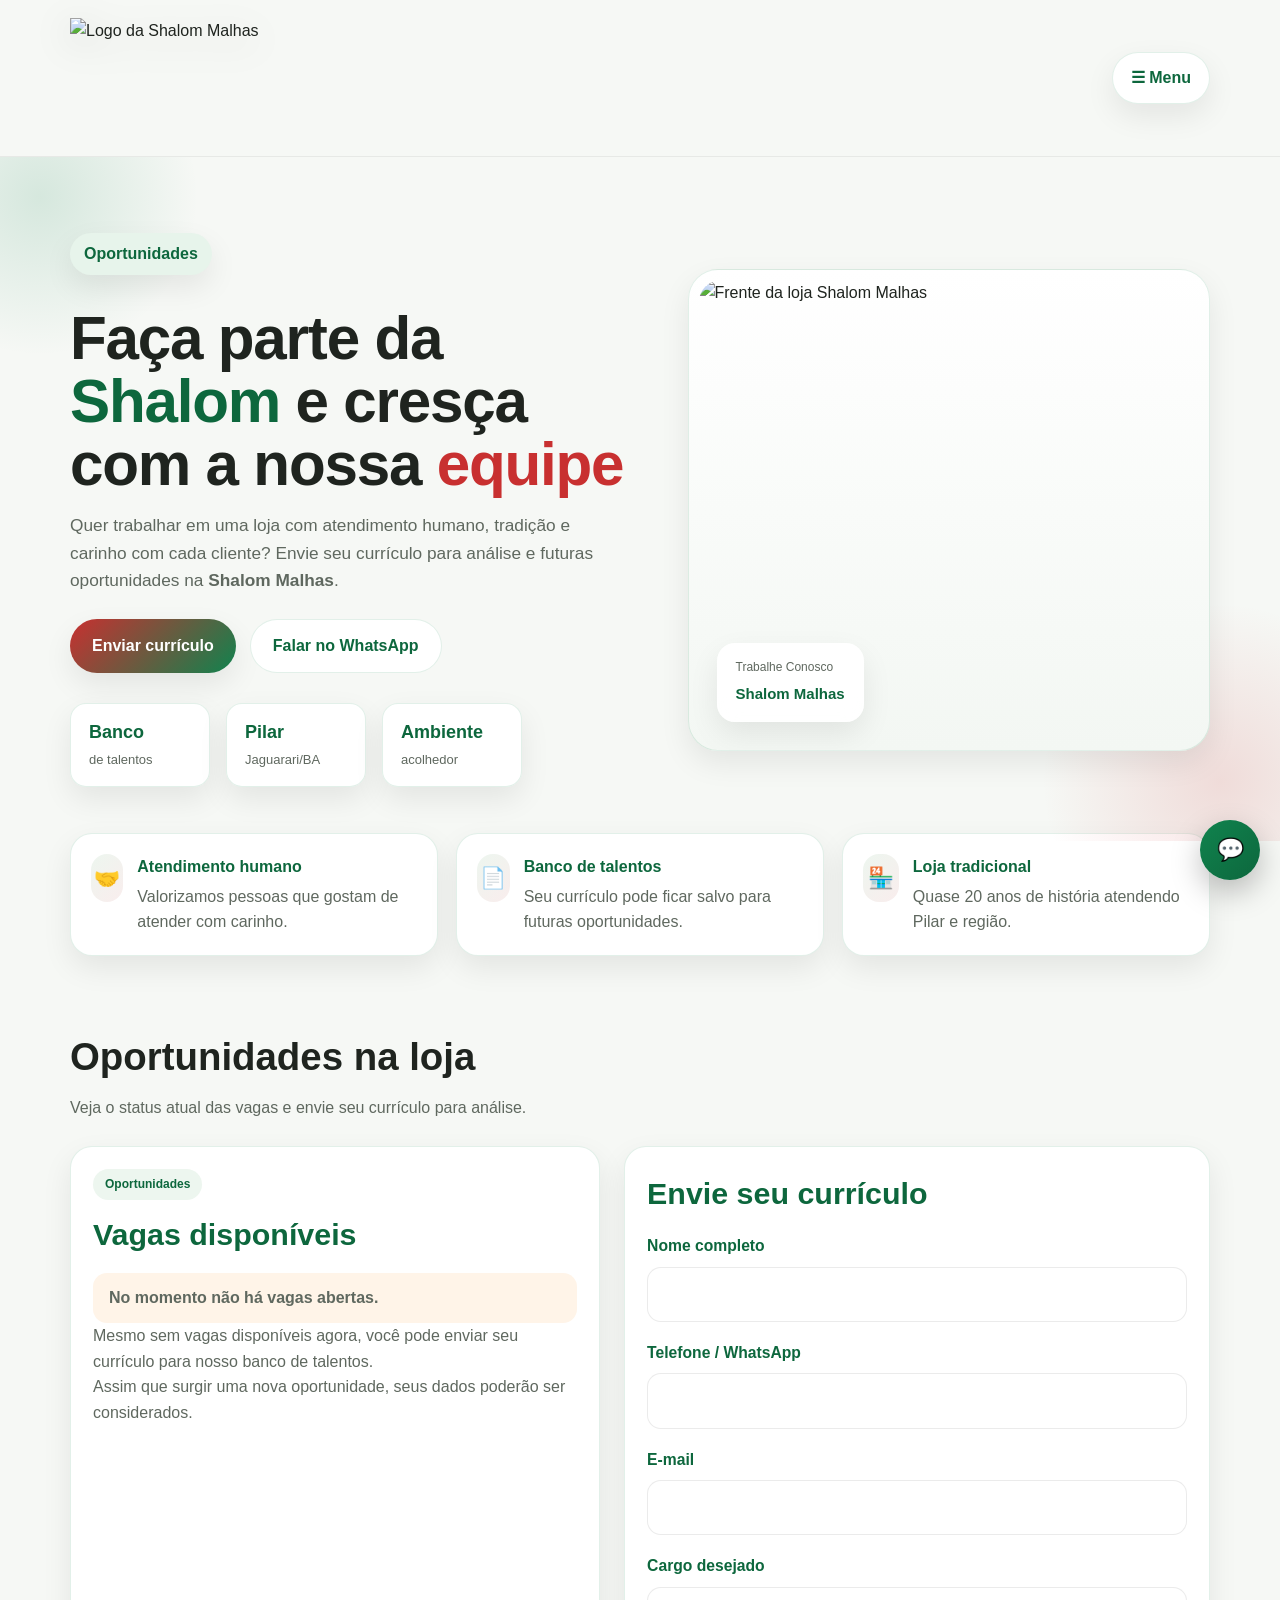
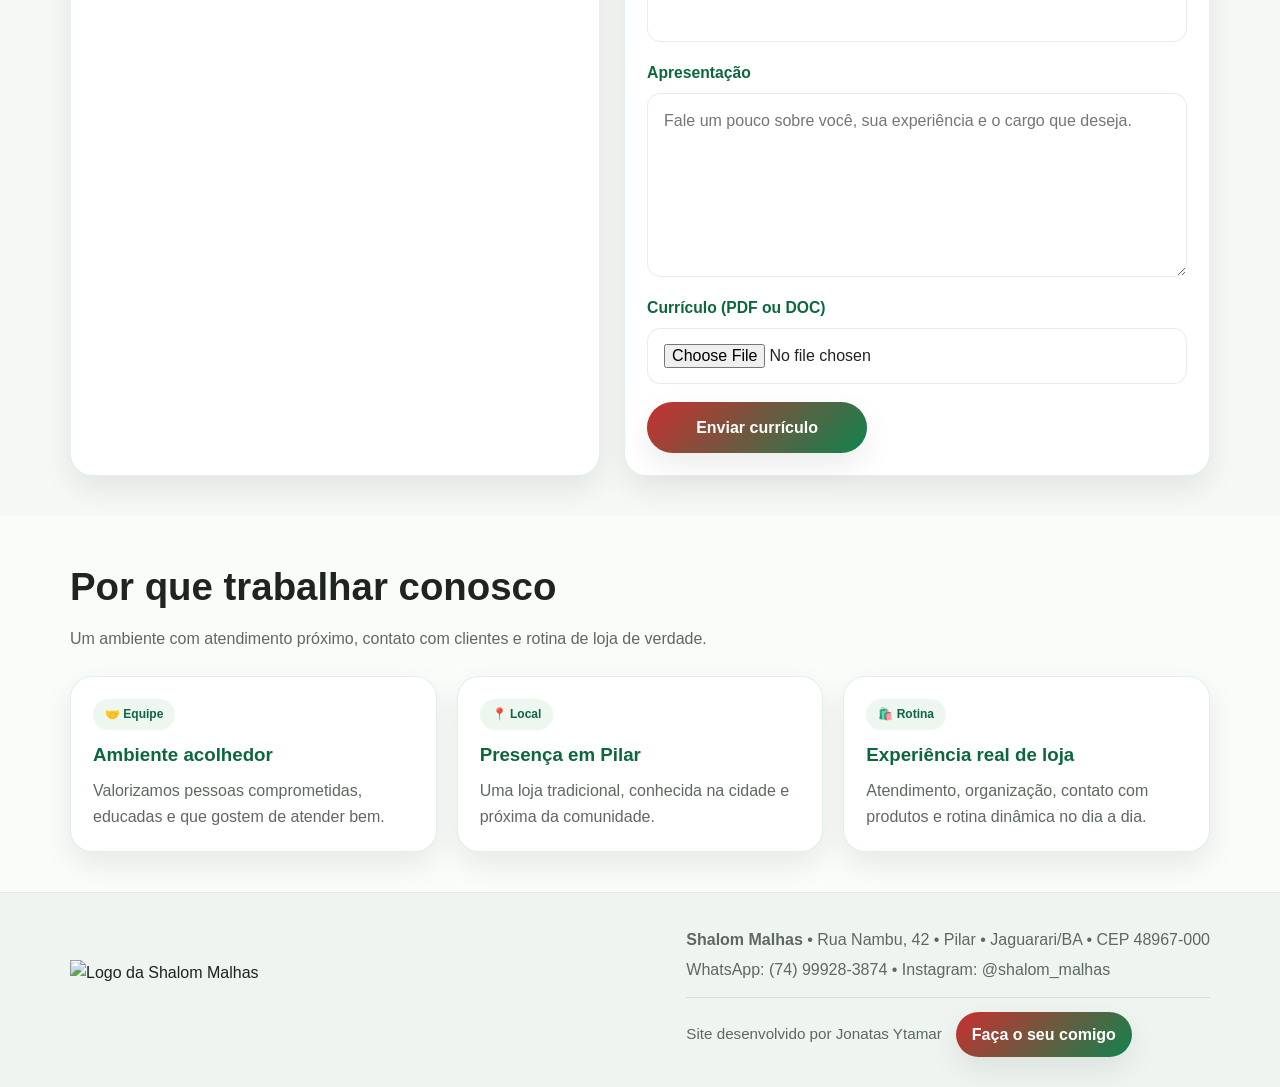
==== trabalhe-conosco.html @ 5d05e3b4 "Add files via upload" ====
<!DOCTYPE html>
<html lang="pt-BR">
  <head>
    <meta charset="UTF-8" />
    <meta name="viewport" content="width=device-width, initial-scale=1.0" />
    <title>Trabalhe Conosco | Shalom Malhas</title>
    <meta
      name="description"
      content="Envie seu currículo para a Shalom Malhas em Pilar - Jaguarari/BA e acompanhe oportunidades de trabalho na loja."
    />
    <link rel="icon" href="imagens/logo_favicon.png" />
    <link rel="stylesheet" href="style.css" />
  </head>

  <body class="vagas-fechadas">
    <header class="topo">
      <div class="container nav">
        <a href="index.html#inicio" class="marca-site">
          <img
            src="imagens/logo_horizontal.png"
            alt="Logo da Shalom Malhas"
            class="logo-topo"
          />
        </a>

        <input type="checkbox" id="menu-toggle" class="menu-toggle" />

        <label for="menu-toggle" class="botao-menu">☰ Menu</label>

        <div class="menu-painel">
          <nav class="menu">
            <a href="index.html#inicio">Início</a>
            <a href="index.html#categorias">Categorias</a>
            <a href="index.html#marcas">Marcas</a>
            <a href="index.html#produtos">Produtos</a>
            <a href="index.html#proprietaria">Proprietária</a>
            <a href="index.html#instagram">Instagram</a>
            <a href="trabalhe-conosco.html">Trabalhe Conosco</a>
            <a href="index.html#contato">Contato</a>
          </nav>

          <div class="acoes-topo">
            <a
              href="https://www.instagram.com/shalom_malhas/"
              target="_blank"
              class="botao botao-instagram"
            >
              Instagram
            </a>

            <a
              href="https://wa.me/5574999283874?text=Olá!%20Gostaria%20de%20falar%20com%20a%20Shalom%20Malhas."
              target="_blank"
              class="botao botao-principal"
            >
              WhatsApp
            </a>
          </div>
        </div>
      </div>
    </header>

    <main>
      <section class="hero hero-premium hero-trabalhe">
        <div class="container hero-grid">
          <div class="hero-texto">
            <span class="selo">Oportunidades</span>

            <h1>
              Faça parte da
              <span class="texto-verde">Shalom</span>
              e cresça com a nossa
              <span class="texto-vermelho">equipe</span>
            </h1>

            <p>
              Quer trabalhar em uma loja com atendimento humano, tradição e
              carinho com cada cliente? Envie seu currículo para análise e
              futuras oportunidades na <strong>Shalom Malhas</strong>.
            </p>

            <div class="hero-botoes">
              <a href="#formulario-curriculo" class="botao botao-principal">
                Enviar currículo
              </a>

              <a
                href="https://wa.me/5574999283874?text=Olá!%20Gostaria%20de%20falar%20sobre%20trabalhar%20na%20Shalom%20Malhas."
                target="_blank"
                class="botao botao-secundario"
              >
                Falar no WhatsApp
              </a>
            </div>

            <div class="hero-numeros">
              <div class="numero-card">
                <strong>Banco</strong>
                <span>de talentos</span>
              </div>

              <div class="numero-card">
                <strong>Pilar</strong>
                <span>Jaguarari/BA</span>
              </div>

              <div class="numero-card">
                <strong>Ambiente</strong>
                <span>acolhedor</span>
              </div>
            </div>
          </div>

          <div class="hero-imagem-card hero-imagem-card-premium">
            <img
              src="imagens/frente-loja.png"
              alt="Frente da loja Shalom Malhas"
              class="hero-imagem"
            />

            <div class="hero-selo-loja">
              <span>Trabalhe Conosco</span>
              <strong>Shalom Malhas</strong>
            </div>
          </div>
        </div>
      </section>

      <section class="faixa-novidades">
        <div class="container faixa-novidades-grid">
          <div class="faixa-item">
            <span class="faixa-icone">🤝</span>
            <div>
              <strong>Atendimento humano</strong>
              <p>Valorizamos pessoas que gostam de atender com carinho.</p>
            </div>
          </div>

          <div class="faixa-item">
            <span class="faixa-icone">📄</span>
            <div>
              <strong>Banco de talentos</strong>
              <p>Seu currículo pode ficar salvo para futuras oportunidades.</p>
            </div>
          </div>

          <div class="faixa-item">
            <span class="faixa-icone">🏪</span>
            <div>
              <strong>Loja tradicional</strong>
              <p>Quase 20 anos de história atendendo Pilar e região.</p>
            </div>
          </div>
        </div>
      </section>

      <section class="secao">
        <div class="container">
          <div class="cabecalho-secao">
            <h2>Oportunidades na loja</h2>
            <p>
              Veja o status atual das vagas e envie seu currículo para análise.
            </p>
          </div>

          <div class="grid-trabalhe-conosco">
            <div class="card vagas-card">
              <span class="tag">Oportunidades</span>

              <h3>Vagas disponíveis</h3>

              <div class="vagas-fechadas-box">
                <p class="status-vaga status-vaga-fechada">
                  No momento não há vagas abertas.
                </p>

                <p>
                  Mesmo sem vagas disponíveis agora, você pode enviar seu
                  currículo para nosso banco de talentos.
                </p>

                <p>
                  Assim que surgir uma nova oportunidade, seus dados poderão ser
                  considerados.
                </p>
              </div>

              <div class="vagas-abertas-box">
                <p class="status-vaga status-vaga-aberta">
                  Temos vagas abertas!
                </p>

                <ul class="lista-vagas">
                  <li>Vendedora</li>
                  <li>Atendimento ao cliente</li>
                  <li>Organização de estoque</li>
                </ul>

                <p>
                  Envie seu currículo no formulário ao lado para participar da
                  seleção.
                </p>
              </div>
            </div>

            <div class="card formulario-card" id="formulario-curriculo">
              <h3>Envie seu currículo</h3>

              <form
                class="formulario-curriculo"
                action="https://formsubmit.co/shalom2malhas@hotmail.com"
                method="POST"
                enctype="multipart/form-data"
              >
                <input
                  type="hidden"
                  name="_subject"
                  value="Novo currículo enviado - Shalom Malhas"
                />
                <input type="hidden" name="_captcha" value="false" />
                <input type="hidden" name="_template" value="table" />

                <div class="campo-formulario">
                  <label for="nome">Nome completo</label>
                  <input type="text" id="nome" name="nome" required />
                </div>

                <div class="campo-formulario">
                  <label for="telefone">Telefone / WhatsApp</label>
                  <input type="text" id="telefone" name="telefone" required />
                </div>

                <div class="campo-formulario">
                  <label for="email">E-mail</label>
                  <input type="email" id="email" name="email" required />
                </div>

                <div class="campo-formulario">
                  <label for="cargo">Cargo desejado</label>
                  <input type="text" id="cargo" name="cargo" />
                </div>

                <div class="campo-formulario">
                  <label for="mensagem">Apresentação</label>
                  <textarea
                    id="mensagem"
                    name="mensagem"
                    rows="6"
                    placeholder="Fale um pouco sobre você, sua experiência e o cargo que deseja."
                  ></textarea>
                </div>

                <div class="campo-formulario">
                  <label for="curriculo">Currículo (PDF ou DOC)</label>
                  <input type="file" id="curriculo" name="attachment" />
                </div>

                <button
                  type="submit"
                  class="botao botao-principal botao-formulario"
                >
                  Enviar currículo
                </button>
              </form>
            </div>
          </div>
        </div>
      </section>

      <section class="secao secao-suave">
        <div class="container">
          <div class="cabecalho-secao">
            <h2>Por que trabalhar conosco</h2>
            <p>
              Um ambiente com atendimento próximo, contato com clientes e rotina
              de loja de verdade.
            </p>
          </div>

          <div class="grid-categorias">
            <article class="card">
              <span class="tag">🤝 Equipe</span>
              <h3>Ambiente acolhedor</h3>
              <p>
                Valorizamos pessoas comprometidas, educadas e que gostem de
                atender bem.
              </p>
            </article>

            <article class="card">
              <span class="tag">📍 Local</span>
              <h3>Presença em Pilar</h3>
              <p>
                Uma loja tradicional, conhecida na cidade e próxima da
                comunidade.
              </p>
            </article>

            <article class="card">
              <span class="tag">🛍️ Rotina</span>
              <h3>Experiência real de loja</h3>
              <p>
                Atendimento, organização, contato com produtos e rotina dinâmica
                no dia a dia.
              </p>
            </article>
          </div>
        </div>
      </section>
    </main>

    <a
      href="https://wa.me/5574999283874?text=Olá!%20Gostaria%20de%20falar%20sobre%20trabalhar%20na%20Shalom%20Malhas."
      target="_blank"
      class="whatsapp-flutuante"
      aria-label="Falar no WhatsApp"
    >
      💬
    </a>

    <footer class="rodape">
      <div class="container rodape-grid">
        <img
          src="imagens/logo_horizontal.png"
          alt="Logo da Shalom Malhas"
          class="logo-rodape"
        />

        <div class="rodape-info">
          <p>
            <strong>Shalom Malhas</strong> • Rua Nambu, 42 • Pilar • Jaguarari/BA
            • CEP 48967-000
          </p>
          <p>WhatsApp: (74) 99928-3874 • Instagram: @shalom_malhas</p>

          <div class="credito-site">
            <span>Site desenvolvido por Jonatas Ytamar</span>
            <a
              href="https://wa.me/5574999062899?text=Olá!%20Vi%20o%20site%20da%20Shalom%20Malhas%20e%20gostaria%20de%20fazer%20um%20site%20também."
              target="_blank"
            >
              Faça o seu comigo
            </a>
          </div>
        </div>
      </div>
    </footer>
  </body>
</html>
---- style.css ----
:root {
  --cor-fundo: #f6f8f5;
  --cor-branca: #ffffff;
  --cor-suave: #eef5ef;
  --cor-texto: #1f241f;
  --cor-texto-suave: #5f685f;
  --cor-vermelha: #c83030;
  --cor-verde: #10834e;
  --cor-verde-escuro: #0d673d;
  --cor-borda: rgba(16, 131, 78, 0.12);
  --cor-borda-forte: rgba(0, 0, 0, 0.08);
  --sombra: 0 12px 30px rgba(0, 0, 0, 0.08);
  --raio-grande: 28px;
  --raio-medio: 20px;
  --raio-pequeno: 14px;
  --largura-maxima: 1140px;
}

* {
  box-sizing: border-box;
}

html {
  scroll-behavior: smooth;
}

body {
  margin: 0;
  font-family: Arial, Helvetica, sans-serif;
  background: var(--cor-fundo);
  color: var(--cor-texto);
  line-height: 1.6;
}

img {
  display: block;
  max-width: 100%;
}

a {
  color: inherit;
  text-decoration: none;
}

input,
textarea,
button {
  font: inherit;
}

.container {
  width: min(var(--largura-maxima), calc(100% - 32px));
  margin: 0 auto;
}

/* TOPO */

.topo {
  position: sticky;
  top: 0;
  z-index: 50;
  background: rgba(246, 248, 245, 0.96);
  backdrop-filter: blur(12px);
  border-bottom: 1px solid rgba(0, 0, 0, 0.06);
}

.nav {
  display: grid;
  grid-template-columns: 1fr auto;
  align-items: center;
  gap: 20px;
  padding: 18px 0;
  position: relative;
}

.marca-site {
  display: flex;
  align-items: center;
}

.logo-topo {
  height: 120px;
  width: auto;
  max-width: 100%;
  filter: drop-shadow(0 8px 18px rgba(0, 0, 0, 0.16));
  transition: transform 0.25s ease;
}

.marca-site:hover .logo-topo {
  transform: scale(1.02);
}

.menu-toggle {
  display: none;
}

.botao-menu {
  display: inline-flex;
  align-items: center;
  justify-content: center;
  padding: 12px 18px;
  background: var(--cor-branca);
  border: 1px solid var(--cor-borda);
  border-radius: 999px;
  box-shadow: var(--sombra);
  color: var(--cor-verde-escuro);
  font-weight: 700;
  cursor: pointer;
  transition: 0.2s ease;
}

.botao-menu:hover {
  transform: translateY(-2px);
}

.menu-painel {
  display: none;
  position: absolute;
  top: calc(100% + 12px);
  right: 0;
  width: min(360px, 100%);
  padding: 20px;
  background: var(--cor-branca);
  border: 1px solid var(--cor-borda);
  border-radius: 24px;
  box-shadow: var(--sombra);
}

.menu-toggle:checked + .botao-menu + .menu-painel {
  display: block;
}

.menu {
  display: grid;
  gap: 12px;
  margin-bottom: 18px;
}

.menu a {
  color: var(--cor-texto-suave);
  font-weight: 700;
  padding: 10px 12px;
  border-radius: 12px;
  transition: 0.2s ease;
}

.menu a:hover {
  background: var(--cor-suave);
  color: var(--cor-verde-escuro);
}

.acoes-topo {
  display: grid;
  gap: 10px;
}

.acoes-topo .botao {
  width: 100%;
}

/* BOTÕES */

.botao {
  display: inline-flex;
  align-items: center;
  justify-content: center;
  padding: 13px 22px;
  border: 0;
  border-radius: 999px;
  font-weight: 700;
  cursor: pointer;
  transition:
    transform 0.2s ease,
    box-shadow 0.2s ease,
    opacity 0.2s ease;
}

.botao:hover {
  transform: translateY(-2px);
  box-shadow: 0 14px 28px rgba(0, 0, 0, 0.14);
}

.botao:active {
  transform: translateY(0);
}

.botao-principal {
  background: linear-gradient(135deg, var(--cor-vermelha), var(--cor-verde));
  color: var(--cor-branca);
  box-shadow: var(--sombra);
}

.botao-secundario {
  background: var(--cor-branca);
  color: var(--cor-verde-escuro);
  border: 1px solid var(--cor-borda);
}

.botao-instagram {
  background: linear-gradient(135deg, #833ab4, #e1306c, #fd1d1d, #f77737);
  color: var(--cor-branca);
  box-shadow: var(--sombra);
}

/* ANIMAÇÕES */

@keyframes aparecerSuave {
  from {
    opacity: 0;
    transform: translateY(18px);
  }

  to {
    opacity: 1;
    transform: translateY(0);
  }
}

@keyframes aparecerLateralEsquerda {
  from {
    opacity: 0;
    transform: translateX(-24px);
  }

  to {
    opacity: 1;
    transform: translateX(0);
  }
}

@keyframes aparecerLateralDireita {
  from {
    opacity: 0;
    transform: translateX(24px);
  }

  to {
    opacity: 1;
    transform: translateX(0);
  }
}

/* HERO */

.hero {
  padding: 76px 0 54px;
}

.hero-premium {
  position: relative;
  overflow: hidden;
}

.hero-premium::before {
  content: "";
  position: absolute;
  top: -120px;
  left: -120px;
  width: 320px;
  height: 320px;
  background: radial-gradient(
    circle,
    rgba(16, 131, 78, 0.14) 0%,
    rgba(16, 131, 78, 0) 70%
  );
  pointer-events: none;
}

.hero-premium::after {
  content: "";
  position: absolute;
  right: -120px;
  bottom: -120px;
  width: 360px;
  height: 360px;
  background: radial-gradient(
    circle,
    rgba(200, 48, 48, 0.14) 0%,
    rgba(200, 48, 48, 0) 70%
  );
  pointer-events: none;
}

.hero-grid {
  display: grid;
  grid-template-columns: 1.05fr 0.95fr;
  gap: 40px;
  align-items: center;
  position: relative;
  z-index: 1;
}

.hero-texto {
  animation: aparecerLateralEsquerda 0.8s ease;
}

.hero-imagem-card {
  animation: aparecerLateralDireita 0.9s ease;
}

.selo {
  display: inline-block;
  margin-bottom: 16px;
  padding: 8px 14px;
  background: #e7f4eb;
  color: var(--cor-verde-escuro);
  border-radius: 999px;
  font-weight: 700;
  box-shadow: var(--sombra);
}

.hero-texto h1 {
  margin: 16px 0;
  font-size: clamp(2.6rem, 4.7vw, 4.8rem);
  line-height: 1.05;
  letter-spacing: -0.02em;
}

.hero-texto p {
  margin: 0 0 24px;
  color: var(--cor-texto-suave);
  font-size: 1.08rem;
  max-width: 56ch;
}

.texto-vermelho {
  color: var(--cor-vermelha);
  font-weight: 800;
}

.texto-verde {
  color: var(--cor-verde-escuro);
  font-weight: 800;
}

.hero-botoes {
  display: flex;
  gap: 14px;
  flex-wrap: wrap;
  margin-top: 20px;
}

.hero-numeros {
  display: flex;
  gap: 16px;
  flex-wrap: wrap;
  margin-top: 30px;
}

.numero-card {
  min-width: 140px;
  background: rgba(255, 255, 255, 0.92);
  border: 1px solid var(--cor-borda);
  border-radius: 16px;
  padding: 14px 18px;
  box-shadow: var(--sombra);
  backdrop-filter: blur(8px);
}

.numero-card strong {
  display: block;
  font-size: 18px;
  color: var(--cor-verde-escuro);
}

.numero-card span {
  font-size: 13px;
  color: var(--cor-texto-suave);
}

.hero-imagem-card {
  position: relative;
  border-radius: 30px;
  overflow: hidden;
  background: var(--cor-branca);
  border: 1px solid var(--cor-borda);
  box-shadow: var(--sombra);
}

.hero-imagem-card-premium {
  padding: 10px;
  background: linear-gradient(180deg, #ffffff, #f3f7f3);
}

.hero-imagem {
  width: 100%;
  height: 460px;
  object-fit: cover;
  border-radius: 22px;
}

.hero-selo-loja {
  position: absolute;
  left: 28px;
  bottom: 28px;
  padding: 14px 18px;
  border-radius: 18px;
  background: rgba(255, 255, 255, 0.92);
  backdrop-filter: blur(10px);
  box-shadow: var(--sombra);
  border: 1px solid rgba(255, 255, 255, 0.5);
}

.hero-selo-loja span {
  display: block;
  font-size: 12px;
  color: var(--cor-texto-suave);
  margin-bottom: 4px;
}

.hero-selo-loja strong {
  color: var(--cor-verde-escuro);
  font-size: 15px;
}

/* FAIXA DE NOVIDADES */

.faixa-novidades {
  margin-top: -8px;
  padding: 0 0 30px;
}

.faixa-novidades-grid {
  display: grid;
  grid-template-columns: repeat(3, 1fr);
  gap: 18px;
}

.faixa-item {
  display: flex;
  align-items: flex-start;
  gap: 14px;
  padding: 20px;
  background: var(--cor-branca);
  border: 1px solid var(--cor-borda);
  border-radius: 22px;
  box-shadow: var(--sombra);
  animation: aparecerSuave 0.8s ease;
}

.faixa-icone {
  width: 48px;
  height: 48px;
  display: inline-flex;
  align-items: center;
  justify-content: center;
  border-radius: 16px;
  background: linear-gradient(135deg, #edf6ef, #f9eded);
  font-size: 1.3rem;
}

.faixa-item strong {
  display: block;
  margin-bottom: 4px;
  color: var(--cor-verde-escuro);
}

.faixa-item p {
  margin: 0;
  color: var(--cor-texto-suave);
}

/* SEÇÕES */

.secao {
  padding: 40px 0;
}

.secao-suave {
  background: rgba(255, 255, 255, 0.45);
}

.cabecalho-secao {
  margin-bottom: 25px;
  animation: aparecerSuave 0.7s ease;
}

.cabecalho-secao h2 {
  margin: 0 0 8px;
  font-size: clamp(1.9rem, 3vw, 2.8rem);
}

.cabecalho-secao p {
  margin: 0;
  color: var(--cor-texto-suave);
}

.cabecalho-secao-claro h2,
.cabecalho-secao-claro p {
  color: #ffffff;
}

/* CARDS */

.card {
  padding: 22px;
  background: var(--cor-branca);
  border: 1px solid var(--cor-borda);
  border-radius: 22px;
  box-shadow: var(--sombra);
}

.card h3 {
  margin: 0 0 8px;
  color: var(--cor-verde-escuro);
}

.card p {
  margin: 0;
  color: var(--cor-texto-suave);
}

.tag {
  display: inline-block;
  padding: 6px 12px;
  background: #edf6ef;
  border-radius: 999px;
  font-size: 12px;
  font-weight: bold;
  color: var(--cor-verde-escuro);
  margin-bottom: 10px;
}

/* CATEGORIAS */

.grid-categorias {
  display: grid;
  grid-template-columns: repeat(3, 1fr);
  gap: 20px;
}

.grid-categorias .card {
  transition: transform 0.25s ease, box-shadow 0.25s ease;
}

.grid-categorias .card:hover {
  transform: translateY(-8px);
  box-shadow: 0 18px 36px rgba(0, 0, 0, 0.14);
}

/* MARCAS */

.secao-marcas-premium {
  position: relative;
  overflow: hidden;
  background: linear-gradient(135deg, var(--cor-verde-escuro), #145f45, #9a2323);
}

.secao-marcas-premium::before {
  content: "";
  position: absolute;
  inset: 0;
  background:
    radial-gradient(circle at top left, rgba(255, 255, 255, 0.08), transparent 30%),
    radial-gradient(circle at bottom right, rgba(255, 255, 255, 0.08), transparent 30%);
  pointer-events: none;
}

.grid-marcas-logos {
  display: grid;
  grid-template-columns: repeat(4, 1fr);
  gap: 20px;
  position: relative;
  z-index: 1;
}

.marca-logo-card {
  background: rgba(255, 255, 255, 0.96);
  border: 1px solid rgba(255, 255, 255, 0.18);
  border-radius: 20px;
  padding: 20px;
  display: flex;
  align-items: center;
  justify-content: center;
  box-shadow: var(--sombra);
  transition: transform 0.25s ease, box-shadow 0.25s ease;
}

.marca-logo-card img {
  max-height: 70px;
  object-fit: contain;
  transition: transform 0.25s ease;
}

.marca-logo-card:hover {
  transform: translateY(-6px) scale(1.04);
  box-shadow: 0 18px 36px rgba(0, 0, 0, 0.16);
}

.marca-logo-card:hover img {
  transform: scale(1.05);
}

.marca-logo-card-escuro {
  background: #111111;
}

/* PRODUTOS */

.grid-produtos {
  display: grid;
  grid-template-columns: repeat(3, 1fr);
  gap: 20px;
}

.produto-card {
  border-radius: 20px;
  overflow: hidden;
  border: 1px solid var(--cor-borda);
  background: var(--cor-branca);
  box-shadow: var(--sombra);
  transition: transform 0.28s ease, box-shadow 0.28s ease;
}

.produto-card:hover {
  transform: translateY(-8px);
  box-shadow: 0 18px 36px rgba(0, 0, 0, 0.14);
}

.produto-card-amplo {
  grid-column: span 2;
}

.produto-imagem-box {
  overflow: hidden;
}

.produto-imagem-box img {
  width: 100%;
  height: 260px;
  object-fit: cover;
  transition: transform 0.35s ease;
}

.produto-card:hover .produto-imagem-box img {
  transform: scale(1.04);
}

.produto-conteudo {
  padding: 16px;
}

.produto-categoria {
  display: inline-block;
  margin-bottom: 10px;
  color: var(--cor-verde-escuro);
  font-size: 0.88rem;
  font-weight: 700;
}

.produto-conteudo h3 {
  margin: 0 0 8px;
  color: var(--cor-verde-escuro);
}

.produto-conteudo p {
  margin: 0 0 14px;
  color: var(--cor-texto-suave);
}

.produto-conteudo a {
  color: var(--cor-vermelha);
  font-weight: 700;
}

/* PROPRIETÁRIA */

.grid-proprietaria {
  display: grid;
  grid-template-columns: 1fr 1fr;
  gap: 25px;
  align-items: center;
}

.foto-proprietaria-card {
  padding: 20px;
  background: var(--cor-branca);
  border: 1px solid var(--cor-borda);
  border-radius: 28px;
  box-shadow: var(--sombra);
  transition: transform 0.28s ease, box-shadow 0.28s ease;
}

.foto-proprietaria-card:hover {
  transform: translateY(-6px);
  box-shadow: 0 18px 36px rgba(0, 0, 0, 0.14);
}

.foto-proprietaria {
  width: 100%;
  max-height: 520px;
  object-fit: contain;
}

.texto-proprietaria {
  display: flex;
  flex-direction: column;
  gap: 14px;
}

.texto-proprietaria h3 {
  margin: 0;
  font-size: clamp(1.7rem, 3vw, 2.4rem);
}

/* INSTAGRAM */

.instagram-destaque {
  display: grid;
  grid-template-columns: 1fr 1fr;
  gap: 20px;
}

.instagram-card {
  display: flex;
  flex-direction: column;
  justify-content: space-between;
  transition: transform 0.25s ease, box-shadow 0.25s ease;
}

.instagram-card:hover {
  transform: translateY(-6px);
  box-shadow: 0 18px 36px rgba(0, 0, 0, 0.14);
}

.instagram-header {
  display: flex;
  align-items: center;
  gap: 14px;
  margin-bottom: 18px;
}

.instagram-icone {
  width: 58px;
  height: 58px;
  display: flex;
  align-items: center;
  justify-content: center;
  border-radius: 18px;
  background: linear-gradient(135deg, #833ab4, #e1306c, #fd1d1d, #f77737);
  color: var(--cor-branca);
  font-size: 1.4rem;
}

.instagram-mini-grid {
  display: grid;
  grid-template-columns: repeat(3, 1fr);
  gap: 14px;
}

.instagram-mini-card {
  min-height: 160px;
  background: linear-gradient(135deg, #f8ebeb, #edf6ef);
  border-radius: 20px;
  border: 1px solid var(--cor-borda);
  box-shadow: var(--sombra);
  display: flex;
  align-items: center;
  justify-content: center;
  font-weight: bold;
  color: var(--cor-verde-escuro);
  text-align: center;
  padding: 16px;
  transition: transform 0.25s ease, box-shadow 0.25s ease;
}

.instagram-mini-card:hover {
  transform: translateY(-6px);
  box-shadow: 0 18px 36px rgba(0, 0, 0, 0.14);
}

/* TRABALHE CONOSCO */

.grid-trabalhe-conosco {
  display: grid;
  grid-template-columns: 0.95fr 1.05fr;
  gap: 24px;
  align-items: start;
}

.vagas-card,
.formulario-card {
  height: 100%;
}

.vagas-card h3,
.formulario-card h3 {
  margin: 0 0 14px;
  font-size: 1.9rem;
  color: var(--cor-verde-escuro);
}

.status-vaga {
  margin: 0 0 16px;
  padding: 14px 16px;
  border-radius: 14px;
  font-weight: 700;
  line-height: 1.4;
}

.status-vaga-fechada {
  background: #fff4e8;
  color: #8a5a12;
}

.status-vaga-aberta {
  background: #eaf8ec;
  color: #1e6b35;
}

.vagas-abertas-box {
  display: none;
}

body.vagas-abertas .vagas-abertas-box {
  display: block;
}

body.vagas-abertas .vagas-fechadas-box {
  display: none;
}

body.vagas-fechadas .vagas-fechadas-box {
  display: block;
}

.lista-vagas {
  margin: 14px 0 18px;
  padding-left: 22px;
}

.lista-vagas li {
  margin-bottom: 8px;
  color: var(--cor-texto);
}

.formulario-curriculo {
  display: grid;
  gap: 18px;
  margin-top: 16px;
}

.campo-formulario {
  display: grid;
  gap: 8px;
}

.campo-formulario label {
  font-weight: 700;
  color: var(--cor-verde-escuro);
  font-size: 0.98rem;
}

.campo-formulario input[type="text"],
.campo-formulario input[type="email"],
.campo-formulario input[type="file"],
.campo-formulario textarea {
  width: 100%;
  padding: 14px 16px;
  border: 1px solid var(--cor-borda-forte);
  border-radius: 14px;
  background: var(--cor-branca);
  outline: none;
  transition: border-color 0.2s ease, box-shadow 0.2s ease;
}

.campo-formulario input[type="text"]:focus,
.campo-formulario input[type="email"]:focus,
.campo-formulario input[type="file"]:focus,
.campo-formulario textarea:focus {
  border-color: var(--cor-verde);
  box-shadow: 0 0 0 4px rgba(16, 131, 78, 0.08);
}

.campo-formulario textarea {
  resize: vertical;
  min-height: 150px;
}

.botao-formulario {
  justify-self: start;
  min-width: 220px;
}

.vagas-card,
.formulario-card {
  transition: transform 0.25s ease, box-shadow 0.25s ease;
}

.vagas-card:hover,
.formulario-card:hover {
  transform: translateY(-6px);
  box-shadow: 0 18px 36px rgba(0, 0, 0, 0.14);
}

/* CONTATO */

.grid-contato {
  display: grid;
  grid-template-columns: 1fr 1fr;
  gap: 20px;
}

.contato-card,
.mapa-card {
  transition: transform 0.25s ease, box-shadow 0.25s ease;
}

.contato-card:hover,
.mapa-card:hover {
  transform: translateY(-6px);
  box-shadow: 0 18px 36px rgba(0, 0, 0, 0.14);
}

.contato-card ul {
  margin: 14px 0 20px;
  padding: 0;
  list-style: none;
  display: grid;
  gap: 10px;
  color: var(--cor-texto-suave);
}

.contato-botoes {
  display: flex;
  gap: 12px;
  flex-wrap: wrap;
}

.mapa-card h3 {
  margin: 0 0 14px;
}

.mapa-box {
  overflow: hidden;
  min-height: 320px;
  border-radius: 18px;
}

.mapa-box iframe {
  width: 100%;
  height: 320px;
  border: 0;
}

/* WHATSAPP FLUTUANTE */

.whatsapp-flutuante {
  position: fixed;
  right: 20px;
  bottom: 20px;
  z-index: 60;
  width: 60px;
  height: 60px;
  border-radius: 50%;
  background: linear-gradient(135deg, var(--cor-verde), var(--cor-verde-escuro));
  display: flex;
  align-items: center;
  justify-content: center;
  color: var(--cor-branca);
  font-size: 22px;
  box-shadow: 0 12px 30px rgba(0, 0, 0, 0.25);
  transition: transform 0.25s ease, box-shadow 0.25s ease;
}

.whatsapp-flutuante:hover {
  transform: scale(1.08);
  box-shadow: 0 18px 36px rgba(0, 0, 0, 0.22);
}

/* RODAPÉ */

.rodape {
  padding: 30px 0;
  background: #eef4ef;
  border-top: 1px solid rgba(0, 0, 0, 0.05);
}

.rodape-grid {
  display: flex;
  justify-content: space-between;
  align-items: center;
  gap: 20px;
  flex-wrap: wrap;
}

.logo-rodape {
  height: 60px;
}

.rodape-info p {
  margin: 4px 0;
  color: var(--cor-texto-suave);
}

/* RESPONSIVO */

@media (max-width: 980px) {
  .logo-topo {
    height: 82px;
  }

  .menu-painel {
    left: 0;
    right: 0;
    width: 100%;
  }

  .hero {
    padding: 46px 0 34px;
  }

  .hero-grid,
  .faixa-novidades-grid,
  .grid-categorias,
  .grid-marcas-logos,
  .grid-produtos,
  .grid-proprietaria,
  .instagram-destaque,
  .instagram-mini-grid,
  .grid-trabalhe-conosco,
  .grid-contato {
    grid-template-columns: 1fr;
  }

  .hero-texto h1 {
    font-size: clamp(2.1rem, 8vw, 3.4rem);
  }

  .hero-numeros {
    flex-direction: column;
  }

  .produto-card-amplo {
    grid-column: span 1;
  }

  .hero-imagem {
    height: 300px;
  }

  .hero-selo-loja {
    left: 18px;
    right: 18px;
    bottom: 18px;
  }

  .produto-imagem-box img {
    height: 240px;
  }

  .rodape-grid {
    flex-direction: column;
    align-items: flex-start;
  }

  .foto-proprietaria {
    max-height: 420px;
  }

  .marca-logo-card {
    min-height: 120px;
  }

  .botao-formulario {
    width: 100%;
    justify-self: stretch;
  }
}
.credito-site {
  margin-top: 14px;
  padding-top: 14px;
  border-top: 1px solid rgba(0, 0, 0, 0.08);
  display: flex;
  flex-wrap: wrap;
  gap: 10px 14px;
  align-items: center;
}

.credito-site span {
  color: var(--cor-texto-suave);
  font-size: 0.95rem;
}

.credito-site a {
  display: inline-flex;
  align-items: center;
  justify-content: center;
  padding: 10px 16px;
  border-radius: 999px;
  background: linear-gradient(135deg, var(--cor-vermelha), var(--cor-verde));
  color: var(--cor-branca);
  font-weight: 700;
  transition: transform 0.2s ease, box-shadow 0.2s ease;
  box-shadow: var(--sombra);
}

.credito-site a:hover {
  transform: translateY(-2px);
  box-shadow: 0 14px 28px rgba(0, 0, 0, 0.14);
}
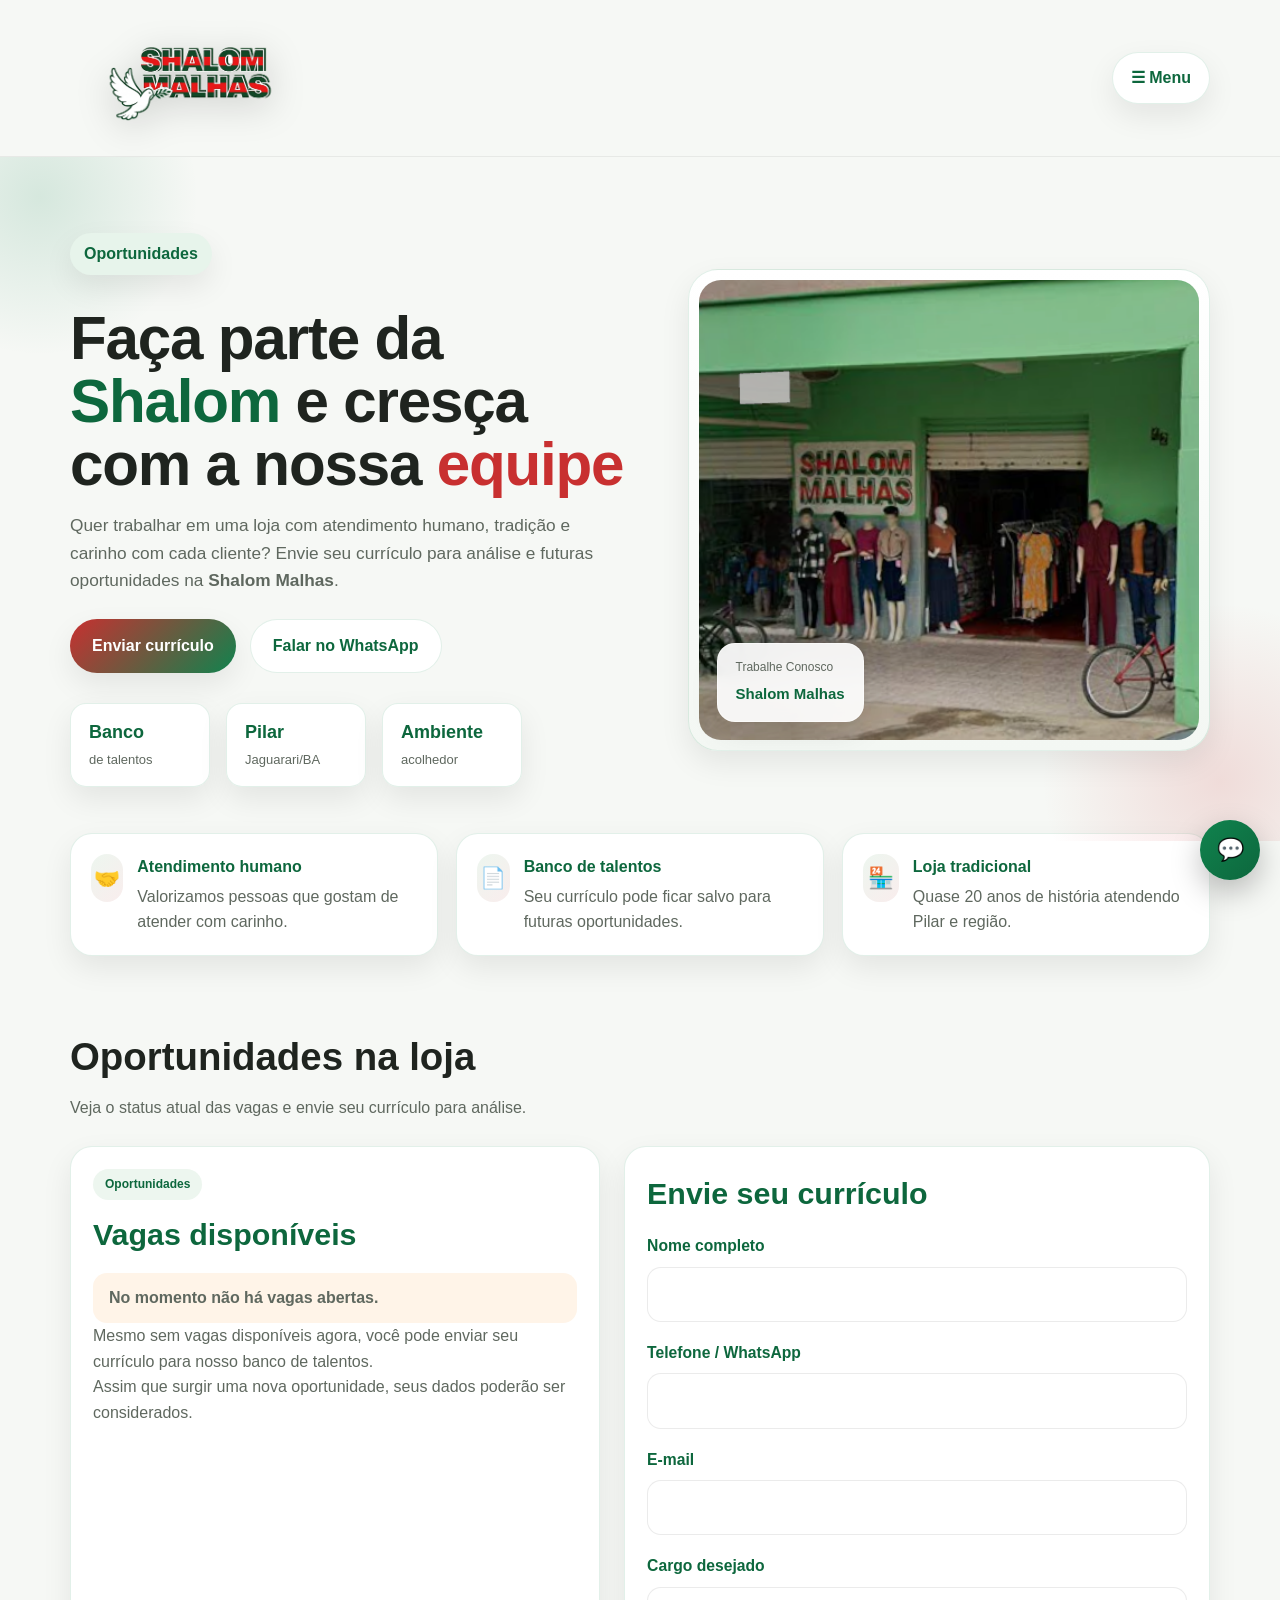
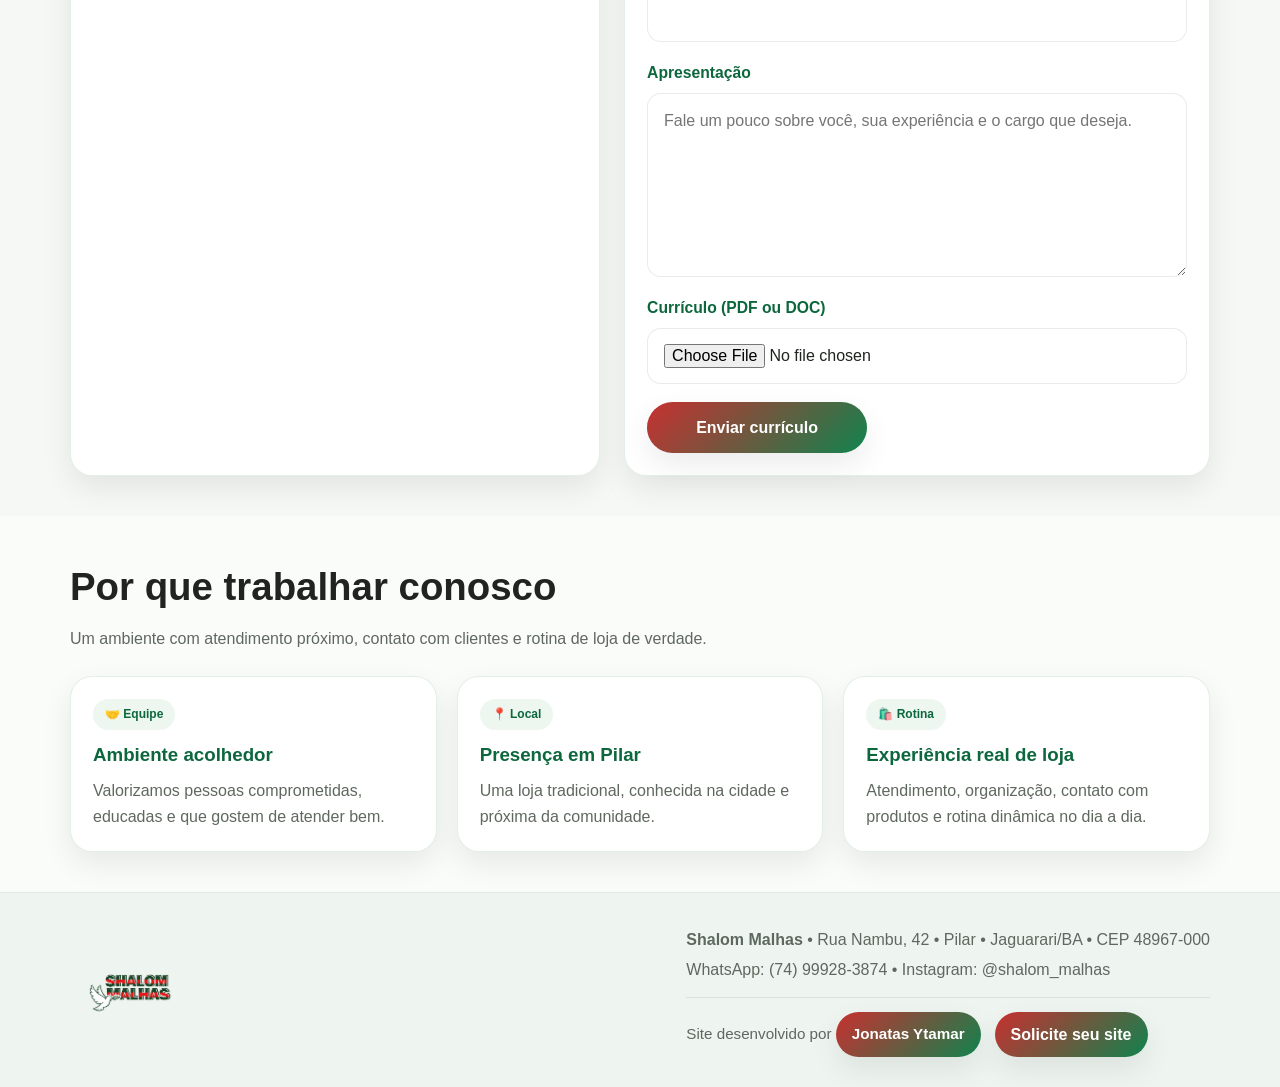
==== commit d3f4d22f: "troca da imagem da frente da loja" ====
--- a/trabalhe-conosco.html
+++ b/trabalhe-conosco.html
@@ -334,12 +334,21 @@
           <p>WhatsApp: (74) 99928-3874 • Instagram: @shalom_malhas</p>
 
           <div class="credito-site">
-            <span>Site desenvolvido por Jonatas Ytamar</span>
+            <span>
+              Site desenvolvido por
+              <a href="https://www.instagram.com/jytamardev/" target="_blank" rel="noopener noreferrer">
+                Jonatas Ytamar
+              </a>
+            </span>
+
             <a
-              href="https://wa.me/5574999062899?text=Olá!%20Vi%20o%20site%20da%20Shalom%20Malhas%20e%20gostaria%20de%20fazer%20um%20site%20também."
+              href="https://jytamardev.netlify.app/"
               target="_blank"
+              rel="noopener noreferrer"
             >
-              Faça o seu comigo
+              Solicite seu site
+            </a>
+          </div>
             </a>
           </div>
         </div>
